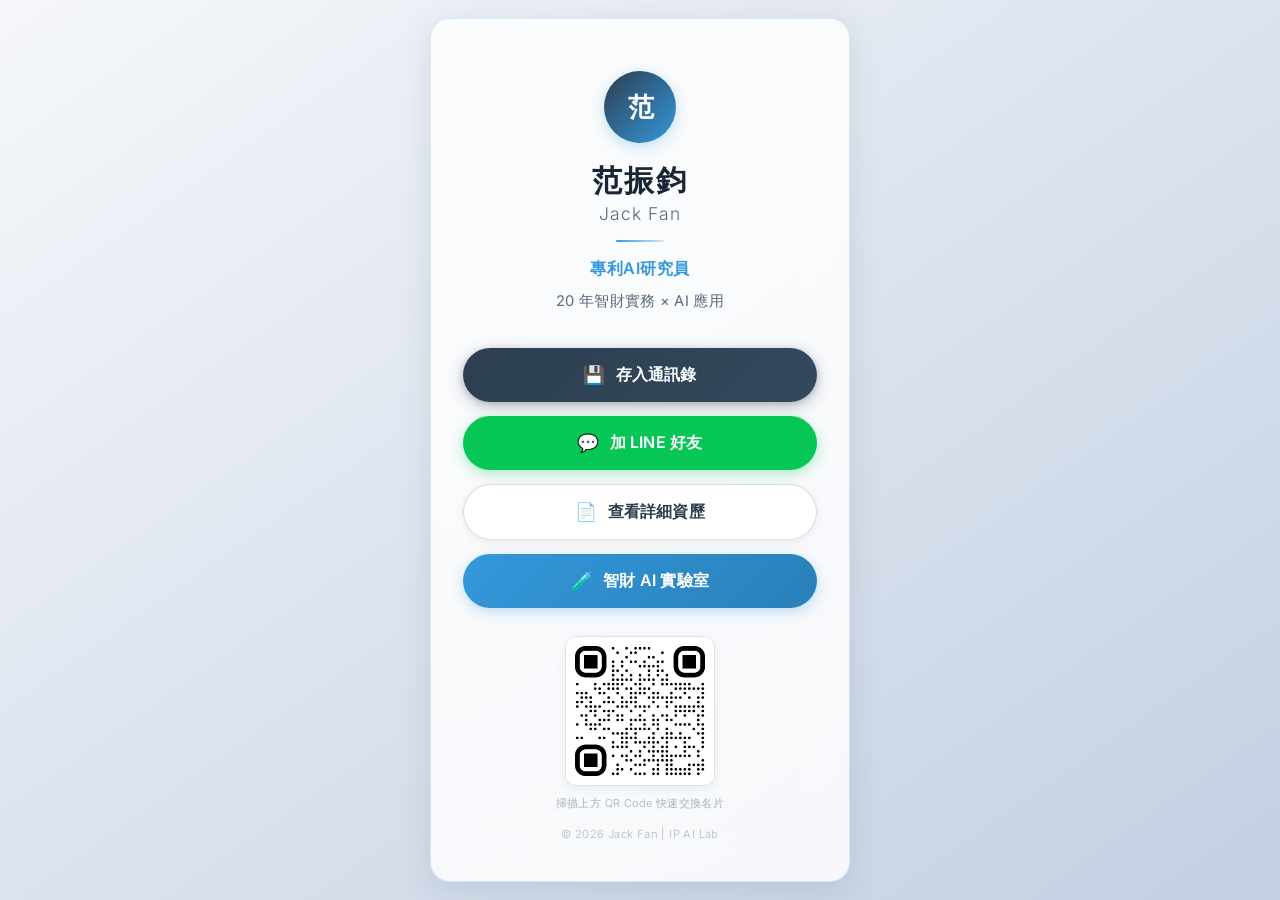
==== card/index.html @ 847bebda "feat(card): 加入 QR Code 圖片顯示與提示文字" ====
<!DOCTYPE html>
<html lang="zh-Hant">
<head>
    <meta charset="UTF-8">
    <meta name="viewport" content="width=device-width, initial-scale=1.0, maximum-scale=1.0">
    <title>范振鈞 Jack Fan | 數位名片</title>
    <meta name="description" content="范振鈞 Jack Fan — 專利AI研究員。20 年智財實務 x AI應用。掃描 NFC 即可存入通訊錄。">
    <meta name="theme-color" content="#2c3e50">
    <link rel="preconnect" href="https://fonts.googleapis.com">
    <link rel="preconnect" href="https://fonts.gstatic.com" crossorigin>
    <link href="https://fonts.googleapis.com/css2?family=Inter:wght@300;400;600;700&display=swap" rel="stylesheet">
    <style>
        :root {
            --primary: #2c3e50;
            --accent: #3498db;
            --bg: #f5f7fa;
            --text-main: #1a2533;
            --text-sub: #5a6a7a;
            --card-bg: rgba(255, 255, 255, 0.82);
            --border: rgba(52, 152, 219, 0.18);
            --shadow: 0 8px 32px rgba(44, 62, 80, 0.12);
            --radius: 20px;
        }

        *, *::before, *::after {
            box-sizing: border-box;
            margin: 0;
            padding: 0;
        }

        html, body {
            height: 100%;
        }

        body {
            font-family: 'Inter', -apple-system, BlinkMacSystemFont, 'Segoe UI', sans-serif;
            background: linear-gradient(145deg, #f5f7fa 0%, #c3cfe2 100%);
            min-height: 100vh;
            display: flex;
            align-items: center;
            justify-content: center;
            padding: 24px 16px;
            -webkit-font-smoothing: antialiased;
        }

        .card {
            background: var(--card-bg);
            backdrop-filter: blur(20px);
            -webkit-backdrop-filter: blur(20px);
            border: 1px solid var(--border);
            border-radius: var(--radius);
            box-shadow: var(--shadow);
            max-width: 420px;
            width: 100%;
            padding: 52px 32px 40px;
            text-align: center;
            animation: fadeUp 0.5s cubic-bezier(0.22, 1, 0.36, 1) both;
        }

        @keyframes fadeUp {
            from {
                opacity: 0;
                transform: translateY(20px);
            }
            to {
                opacity: 1;
                transform: translateY(0);
            }
        }

        /* Avatar / Icon */
        .avatar {
            width: 72px;
            height: 72px;
            background: linear-gradient(135deg, var(--primary) 0%, var(--accent) 100%);
            border-radius: 50%;
            display: flex;
            align-items: center;
            justify-content: center;
            margin: 0 auto 20px;
            box-shadow: 0 4px 16px rgba(52, 152, 219, 0.3);
        }

        .avatar-initials {
            color: white;
            font-size: 1.6rem;
            font-weight: 700;
            letter-spacing: -1px;
        }

        /* Name */
        .name-zh {
            font-size: 1.85rem;
            font-weight: 700;
            color: var(--text-main);
            letter-spacing: 2px;
            line-height: 1.2;
        }

        .name-en {
            font-size: 1.1rem;
            font-weight: 300;
            color: var(--text-sub);
            margin-top: 4px;
            letter-spacing: 1px;
        }

        /* Divider */
        .divider {
            width: 48px;
            height: 2px;
            background: linear-gradient(90deg, var(--accent), rgba(52, 152, 219, 0.2));
            border-radius: 2px;
            margin: 16px auto;
        }

        /* Title & Tagline */
        .title {
            font-size: 1rem;
            font-weight: 600;
            color: var(--accent);
            letter-spacing: 0.5px;
        }

        .tagline {
            margin-top: 10px;
            font-size: 0.92rem;
            color: var(--text-sub);
            font-weight: 400;
            line-height: 1.5;
            letter-spacing: 0.3px;
        }

        /* CTA Buttons */
        .actions {
            margin-top: 36px;
            display: flex;
            flex-direction: column;
            gap: 14px;
        }

        .btn {
            display: flex;
            align-items: center;
            justify-content: center;
            gap: 10px;
            width: 100%;
            padding: 16px 20px;
            border-radius: 50px;
            font-size: 1rem;
            font-weight: 600;
            text-decoration: none;
            cursor: pointer;
            border: none;
            transition: transform 0.18s ease, box-shadow 0.18s ease, opacity 0.18s ease;
            -webkit-tap-highlight-color: transparent;
            letter-spacing: 0.2px;
        }

        .btn:active {
            transform: scale(0.97);
        }

        .btn-primary {
            background: linear-gradient(135deg, var(--primary) 0%, #34495e 100%);
            color: #ffffff;
            box-shadow: 0 4px 16px rgba(44, 62, 80, 0.30), 0 2px 6px rgba(44, 62, 80, 0.18);
        }

        .btn-primary:hover {
            box-shadow: 0 8px 28px rgba(44, 62, 80, 0.42), 0 3px 10px rgba(44, 62, 80, 0.22);
            opacity: 0.96;
            transform: translateY(-1px);
        }

        .btn-secondary {
            background: rgba(255, 255, 255, 0.9);
            color: var(--primary);
            border: 1.5px solid rgba(44, 62, 80, 0.18);
            box-shadow: 0 2px 8px rgba(0, 0, 0, 0.07);
        }

        .btn-secondary:hover {
            border-color: var(--primary);
            box-shadow: 0 5px 14px rgba(44, 62, 80, 0.16);
            transform: translateY(-1px);
        }

        .btn-line {
            background: #06C755;
            color: #ffffff;
            box-shadow: 0 4px 14px rgba(6, 199, 85, 0.30);
        }

        .btn-line:hover {
            box-shadow: 0 8px 24px rgba(6, 199, 85, 0.44);
            opacity: 0.96;
            transform: translateY(-1px);
        }

        .btn-accent {
            background: linear-gradient(135deg, var(--accent) 0%, #2980b9 100%);
            color: #ffffff;
            box-shadow: 0 4px 14px rgba(52, 152, 219, 0.3);
        }

        .btn-accent:hover {
            box-shadow: 0 8px 24px rgba(52, 152, 219, 0.44);
            opacity: 0.96;
            transform: translateY(-1px);
        }

        .btn-emoji {
            font-size: 1.1rem;
            line-height: 1;
        }

        /* QR Code */
        .qr-block {
            margin-top: 28px;
            display: flex;
            flex-direction: column;
            align-items: center;
            gap: 10px;
        }

        .qr-block img {
            width: 150px;
            height: 150px;
            border-radius: 12px;
            border: 1px solid rgba(44, 62, 80, 0.12);
            box-shadow: 0 2px 10px rgba(44, 62, 80, 0.08);
            display: block;
        }

        .qr-hint {
            font-size: 0.68rem;
            color: rgba(90, 106, 122, 0.5);
            letter-spacing: 0.4px;
            font-weight: 300;
        }

        /* Footer */
        .card-footer {
            margin-top: 16px;
            font-size: 0.7rem;
            color: rgba(90, 106, 122, 0.45);
            letter-spacing: 0.4px;
            font-weight: 300;
        }
    </style>
</head>
<body>
    <div class="card">
        <!-- Avatar -->
        <div class="avatar">
            <span class="avatar-initials">范</span>
        </div>

        <!-- Identity -->
        <div class="name-zh">范振鈞</div>
        <div class="name-en">Jack Fan</div>

        <div class="divider"></div>

        <div class="title">專利AI研究員</div>
        <div class="tagline">20 年智財實務 × AI 應用</div>

        <!-- CTA Buttons -->
        <div class="actions">
            <a id="btn-vcf" class="btn btn-primary" href="jack_fan.vcf" download="jack_fan.vcf">
                <span class="btn-emoji">💾</span>存入通訊錄
            </a>
            <a id="btn-line" class="btn btn-line" href="https://line.me/ti/p/8HqDvmmHcE" target="_blank" rel="noopener">
                <span class="btn-emoji">💬</span>加 LINE 好友
            </a>
            <a id="btn-cv" class="btn btn-secondary" href="../">
                <span class="btn-emoji">📄</span>查看詳細資歷
            </a>
            <a id="btn-lab" class="btn btn-accent" href="../#ai-lab">
                <span class="btn-emoji">🧪</span>智財 AI 實驗室
            </a>
        </div>

        <!-- QR Code -->
        <div class="qr-block">
            <img src="qr-code.png" alt="掃描 QR Code 以快速交換名片">
            <span class="qr-hint">掃描上方 QR Code 快速交換名片</span>
        </div>

        <div class="card-footer">© 2026 Jack Fan | IP AI Lab</div>
    </div>
</body>
</html>
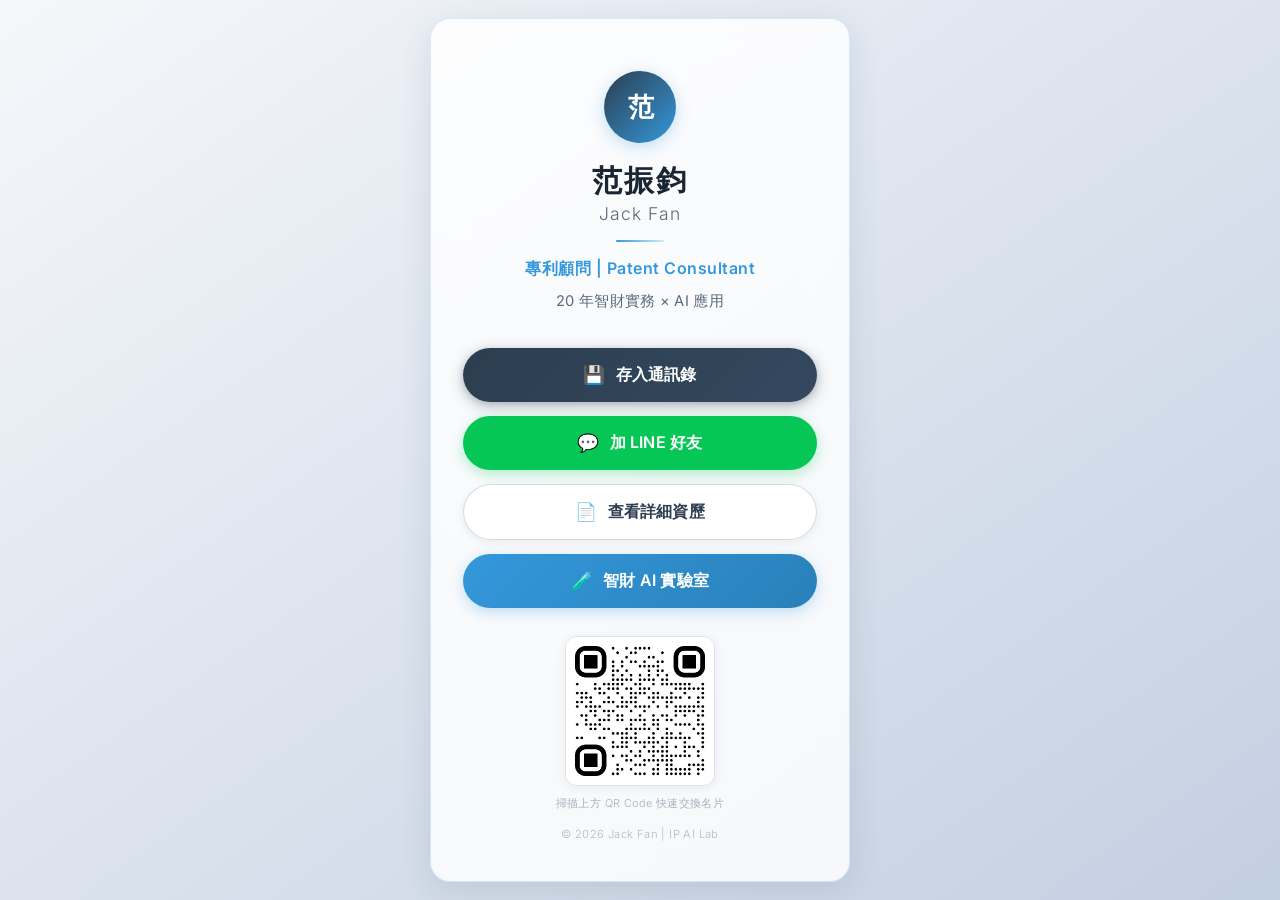
==== commit bb850ce8: "refactor: remove music section, update title to Patent Consultant, highlight 20yr IP experience" ====
--- a/card/index.html
+++ b/card/index.html
@@ -4,7 +4,7 @@
     <meta charset="UTF-8">
     <meta name="viewport" content="width=device-width, initial-scale=1.0, maximum-scale=1.0">
     <title>范振鈞 Jack Fan | 數位名片</title>
-    <meta name="description" content="范振鈞 Jack Fan — 專利AI研究員。20 年智財實務 x AI應用。掃描 NFC 即可存入通訊錄。">
+    <meta name="description" content="范振鈞 Jack Fan — 專利顧問 | Patent Consultant。20 年智財實務 x AI應用。掃描 NFC 即可存入通訊錄。">
     <meta name="theme-color" content="#2c3e50">
     <link rel="preconnect" href="https://fonts.googleapis.com">
     <link rel="preconnect" href="https://fonts.gstatic.com" crossorigin>
@@ -263,7 +263,7 @@
 
         <div class="divider"></div>
 
-        <div class="title">專利AI研究員</div>
+        <div class="title">專利顧問 | Patent Consultant</div>
         <div class="tagline">20 年智財實務 × AI 應用</div>
 
         <!-- CTA Buttons -->
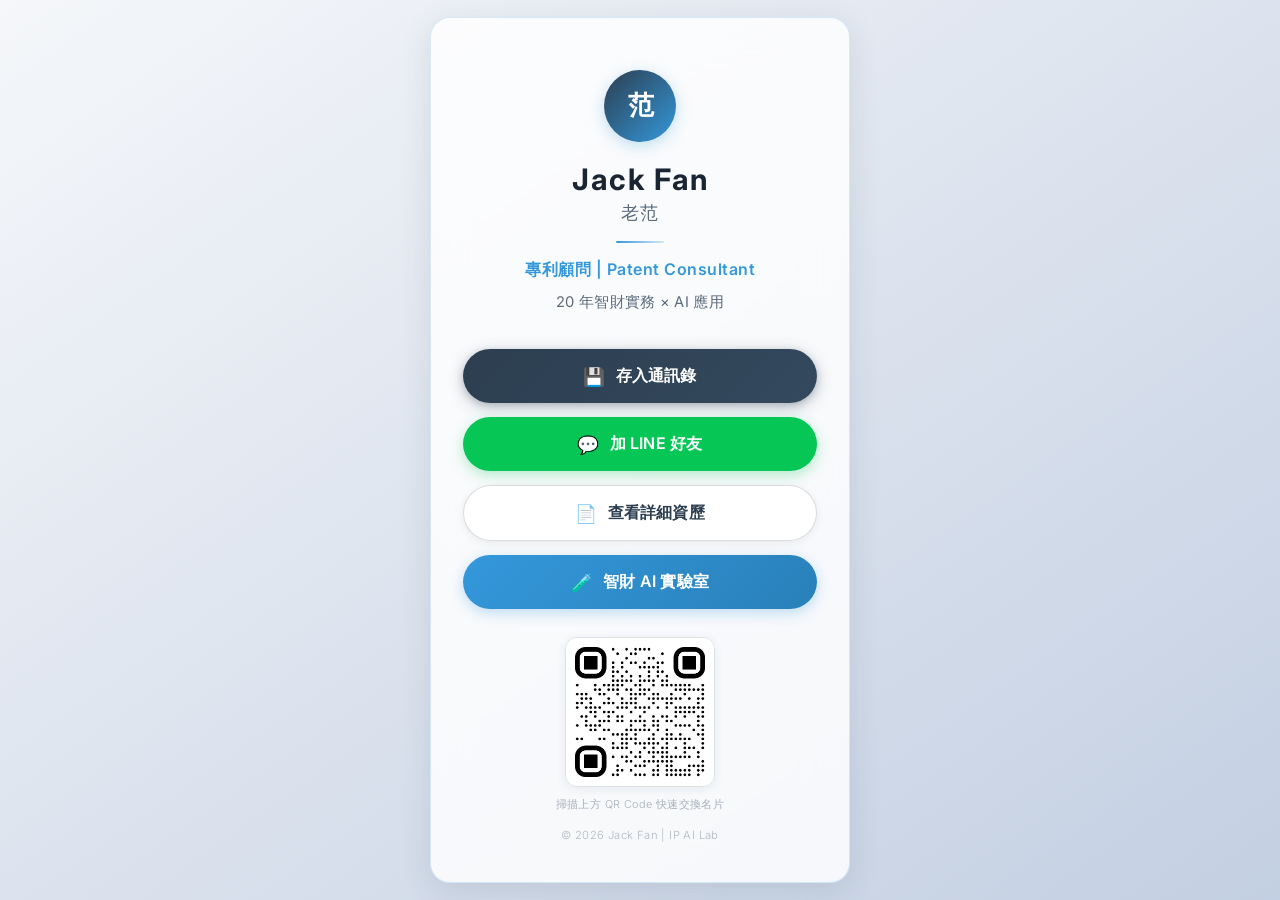
==== commit c61cfddc: "更新標題為 Jack Fan | 老范" ====
--- a/card/index.html
+++ b/card/index.html
@@ -3,8 +3,8 @@
 <head>
     <meta charset="UTF-8">
     <meta name="viewport" content="width=device-width, initial-scale=1.0, maximum-scale=1.0">
-    <title>范振鈞 Jack Fan | 數位名片</title>
-    <meta name="description" content="范振鈞 Jack Fan — 專利顧問 | Patent Consultant。20 年智財實務 x AI應用。掃描 NFC 即可存入通訊錄。">
+    <title>Jack Fan | 老范 · 數位名片</title>
+    <meta name="description" content="Jack Fan | 老范 — 專利顧問 | Patent Consultant。20 年智財實務 x AI應用。掃描 NFC 即可存入通訊錄。">
     <meta name="theme-color" content="#2c3e50">
     <link rel="preconnect" href="https://fonts.googleapis.com">
     <link rel="preconnect" href="https://fonts.gstatic.com" crossorigin>
@@ -258,8 +258,8 @@
         </div>
 
         <!-- Identity -->
-        <div class="name-zh">范振鈞</div>
-        <div class="name-en">Jack Fan</div>
+        <div class="name-zh">Jack Fan</div>
+        <div class="name-en">老范</div>
 
         <div class="divider"></div>
 
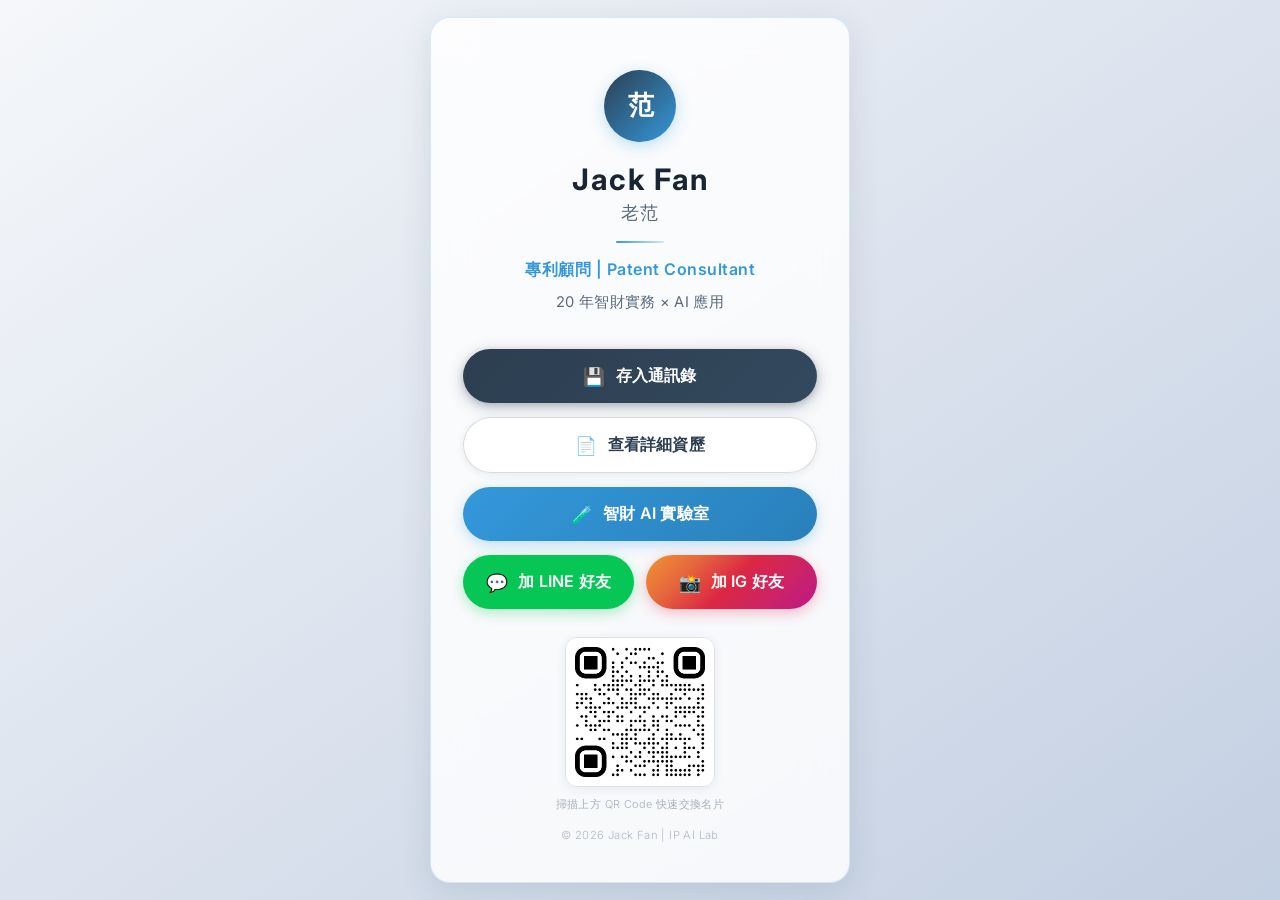
==== commit 8e674be6: "feat: move LINE btn below AI lab, add IG friend button" ====
--- a/card/index.html
+++ b/card/index.html
@@ -198,6 +198,18 @@
             transform: translateY(-1px);
         }
 
+        .btn-ig {
+            background: linear-gradient(135deg, #f09433 0%, #e6683c 25%, #dc2743 50%, #cc2366 75%, #bc1888 100%);
+            color: #ffffff;
+            box-shadow: 0 4px 14px rgba(220, 39, 67, 0.30);
+        }
+
+        .btn-ig:hover {
+            box-shadow: 0 8px 24px rgba(220, 39, 67, 0.44);
+            opacity: 0.96;
+            transform: translateY(-1px);
+        }
+
         .btn-accent {
             background: linear-gradient(135deg, var(--accent) 0%, #2980b9 100%);
             color: #ffffff;
@@ -208,6 +220,15 @@
             box-shadow: 0 8px 24px rgba(52, 152, 219, 0.44);
             opacity: 0.96;
             transform: translateY(-1px);
+        }
+
+        .btn-row {
+            display: flex;
+            gap: 12px;
+        }
+
+        .btn-row .btn {
+            flex: 1;
         }
 
         .btn-emoji {
@@ -271,15 +292,20 @@
             <a id="btn-vcf" class="btn btn-primary" href="jack_fan.vcf" download="jack_fan.vcf">
                 <span class="btn-emoji">💾</span>存入通訊錄
             </a>
-            <a id="btn-line" class="btn btn-line" href="https://line.me/ti/p/8HqDvmmHcE" target="_blank" rel="noopener">
-                <span class="btn-emoji">💬</span>加 LINE 好友
-            </a>
             <a id="btn-cv" class="btn btn-secondary" href="../">
                 <span class="btn-emoji">📄</span>查看詳細資歷
             </a>
             <a id="btn-lab" class="btn btn-accent" href="../#ai-lab">
                 <span class="btn-emoji">🧪</span>智財 AI 實驗室
             </a>
+            <div class="btn-row">
+                <a id="btn-line" class="btn btn-line" href="https://line.me/ti/p/8HqDvmmHcE" target="_blank" rel="noopener">
+                    <span class="btn-emoji">💬</span>加 LINE 好友
+                </a>
+                <a id="btn-ig" class="btn btn-ig" href="https://www.instagram.com/jackfan54?igsh=MW83Y2J3ZzV3ZTg2aA%3D%3D&utm_source=qr" target="_blank" rel="noopener">
+                    <span class="btn-emoji">📸</span>加 IG 好友
+                </a>
+            </div>
         </div>
 
         <!-- QR Code -->
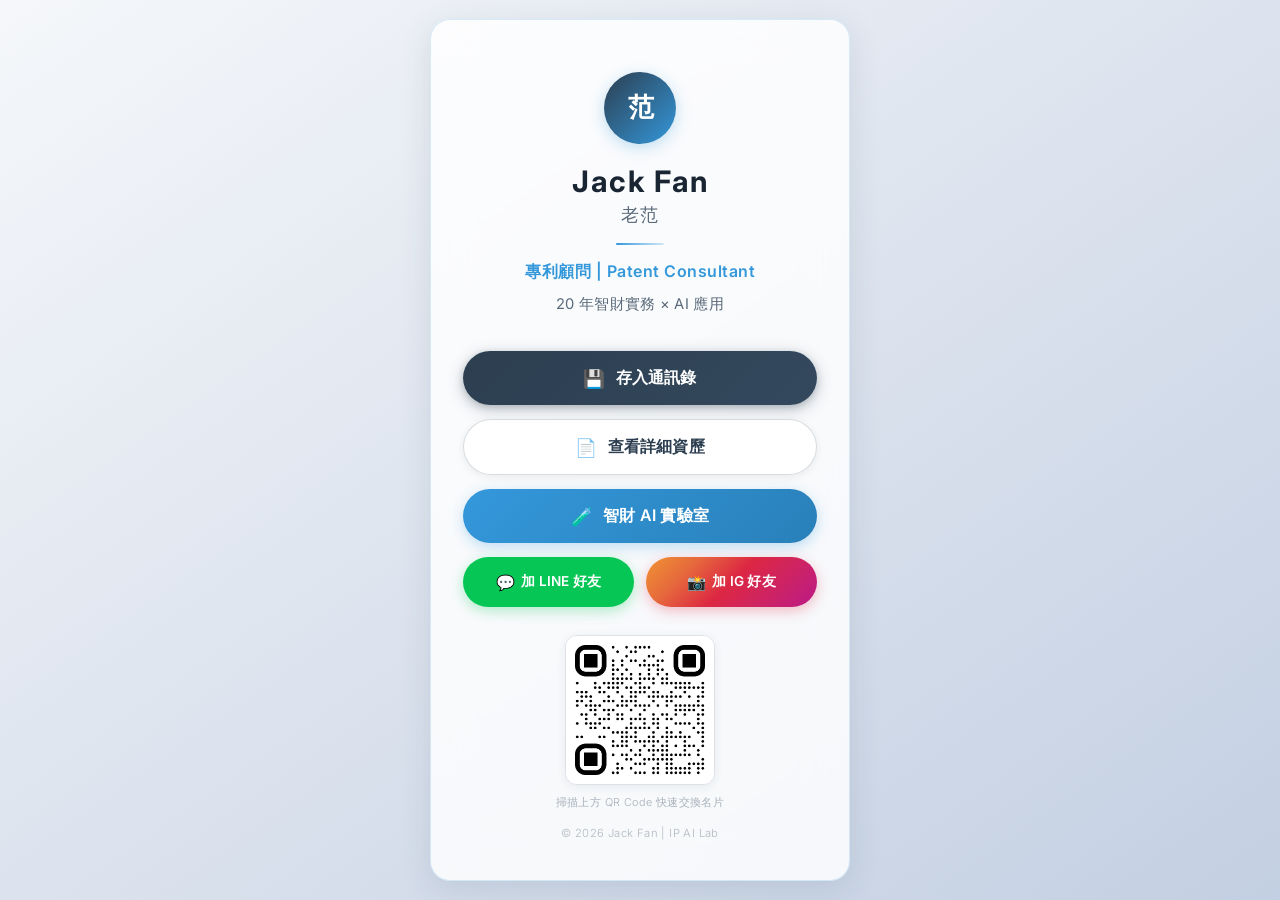
==== commit 5053c8da: "fix: reduce font size in LINE/IG btn-row to prevent text wrapping" ====
--- a/card/index.html
+++ b/card/index.html
@@ -229,6 +229,13 @@
 
         .btn-row .btn {
             flex: 1;
+            font-size: 0.85rem;
+            padding: 16px 8px;
+            gap: 6px;
+        }
+
+        .btn-row .btn-emoji {
+            font-size: 0.95rem;
         }
 
         .btn-emoji {
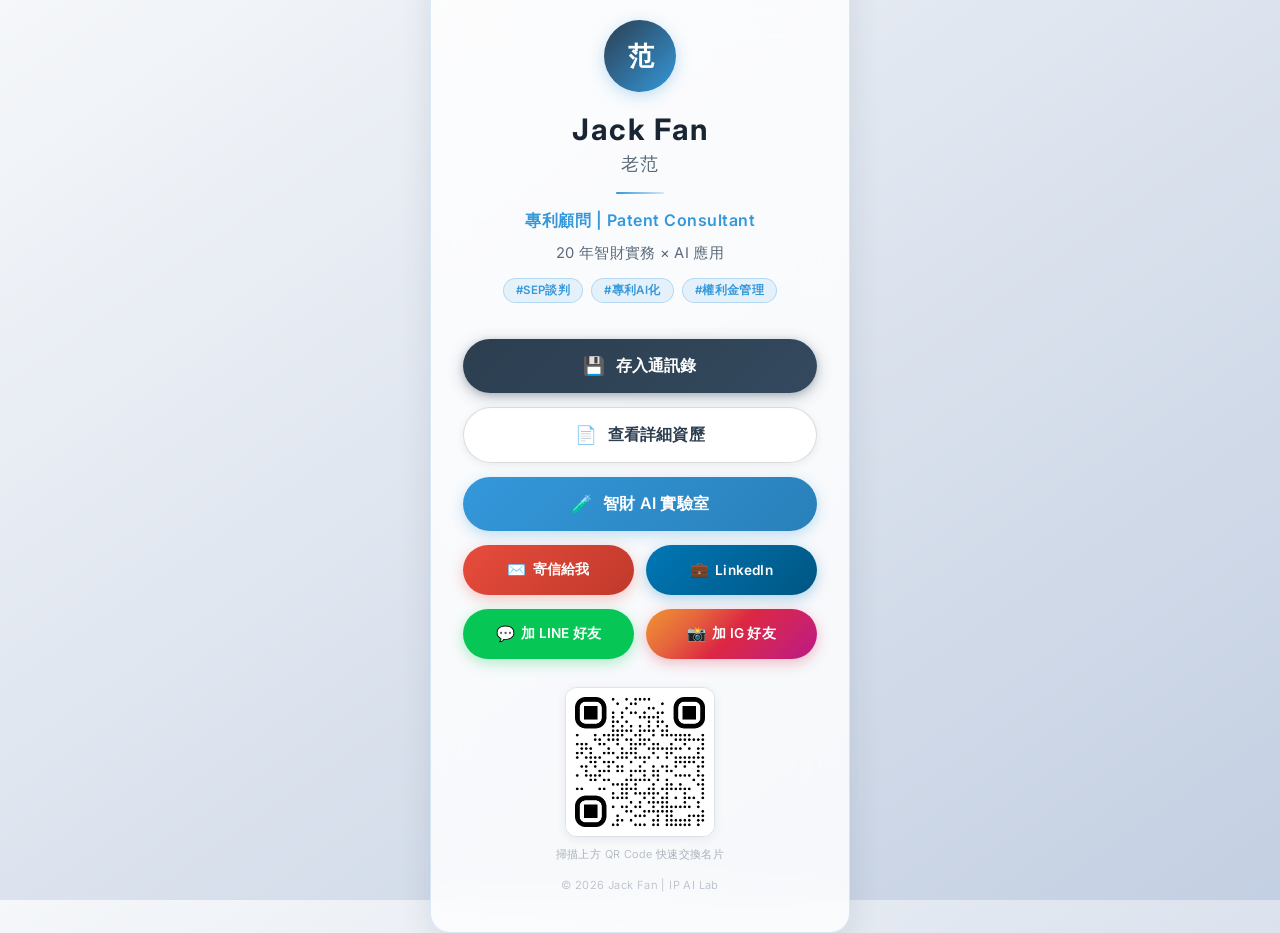
==== commit d98bc5fc: "feat: add core tags and email/linkedin buttons to card" ====
--- a/card/index.html
+++ b/card/index.html
@@ -210,6 +210,55 @@
             transform: translateY(-1px);
         }
 
+        .btn-email {
+            background: linear-gradient(135deg, #e74c3c 0%, #c0392b 100%);
+            color: #ffffff;
+            box-shadow: 0 4px 14px rgba(231, 76, 60, 0.30);
+        }
+
+        .btn-email:hover {
+            box-shadow: 0 8px 24px rgba(231, 76, 60, 0.44);
+            opacity: 0.96;
+            transform: translateY(-1px);
+        }
+
+        .btn-linkedin {
+            background: linear-gradient(135deg, #0077b5 0%, #005582 100%);
+            color: #ffffff;
+            box-shadow: 0 4px 14px rgba(0, 119, 181, 0.30);
+        }
+
+        .btn-linkedin:hover {
+            box-shadow: 0 8px 24px rgba(0, 119, 181, 0.44);
+            opacity: 0.96;
+            transform: translateY(-1px);
+        }
+
+        /* Core Tags */
+        .tags {
+            display: flex;
+            flex-wrap: wrap;
+            justify-content: center;
+            gap: 8px;
+            margin-top: 14px;
+        }
+
+        .tag {
+            font-size: 0.72rem;
+            font-weight: 600;
+            color: var(--accent);
+            background: rgba(52, 152, 219, 0.10);
+            border: 1px solid rgba(52, 152, 219, 0.28);
+            border-radius: 50px;
+            padding: 4px 12px;
+            letter-spacing: 0.4px;
+            transition: background 0.18s ease, color 0.18s ease;
+        }
+
+        .tag:hover {
+            background: rgba(52, 152, 219, 0.18);
+        }
+
         .btn-accent {
             background: linear-gradient(135deg, var(--accent) 0%, #2980b9 100%);
             color: #ffffff;
@@ -293,6 +342,13 @@
 
         <div class="title">專利顧問 | Patent Consultant</div>
         <div class="tagline">20 年智財實務 × AI 應用</div>
+
+        <!-- Core Advantage Tags -->
+        <div class="tags">
+            <span class="tag">#SEP談判</span>
+            <span class="tag">#專利AI化</span>
+            <span class="tag">#權利金管理</span>
+        </div>
 
         <!-- CTA Buttons -->
         <div class="actions">
@@ -306,6 +362,14 @@
                 <span class="btn-emoji">🧪</span>智財 AI 實驗室
             </a>
             <div class="btn-row">
+                <a id="btn-email" class="btn btn-email" href="mailto:fanchenchun@gmail.com">
+                    <span class="btn-emoji">✉️</span>寄信給我
+                </a>
+                <a id="btn-linkedin" class="btn btn-linkedin" href="https://www.linkedin.com/in/jack-fan-048b03228/" target="_blank" rel="noopener">
+                    <span class="btn-emoji">💼</span>LinkedIn
+                </a>
+            </div>
+            <div class="btn-row">
                 <a id="btn-line" class="btn btn-line" href="https://line.me/ti/p/8HqDvmmHcE" target="_blank" rel="noopener">
                     <span class="btn-emoji">💬</span>加 LINE 好友
                 </a>
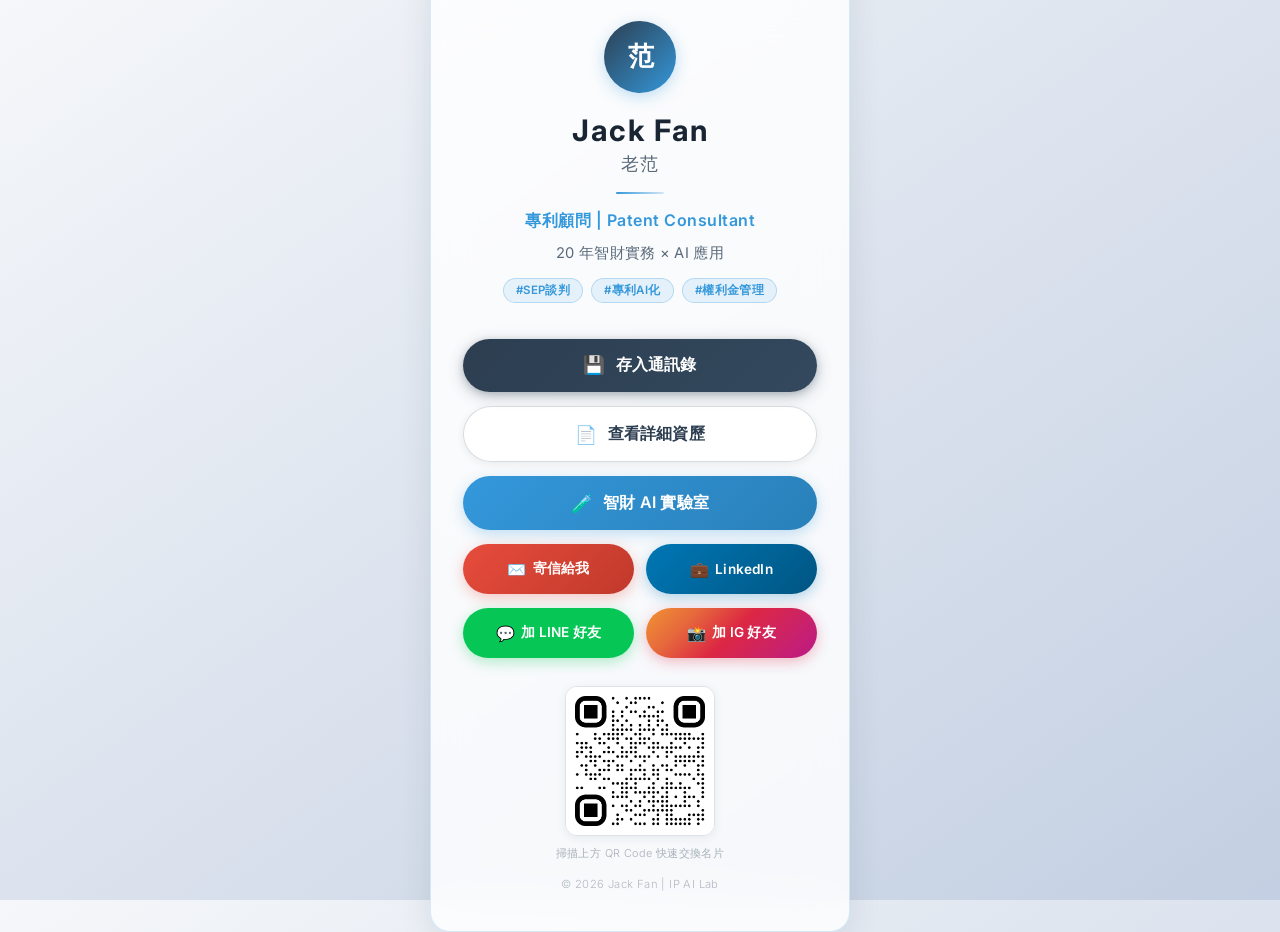
==== commit e78e7363: "fix: vCard LINE and Android download fix" ====
--- a/card/index.html
+++ b/card/index.html
@@ -325,6 +325,101 @@
             letter-spacing: 0.4px;
             font-weight: 300;
         }
+
+        /* ── Toast 訊息 ── */
+        .toast {
+            position: fixed;
+            bottom: 32px;
+            left: 50%;
+            transform: translateX(-50%) translateY(20px);
+            background: rgba(30, 40, 55, 0.93);
+            color: #fff;
+            padding: 13px 22px;
+            border-radius: 50px;
+            font-size: 0.88rem;
+            font-weight: 500;
+            letter-spacing: 0.3px;
+            box-shadow: 0 8px 28px rgba(0,0,0,0.22);
+            backdrop-filter: blur(8px);
+            -webkit-backdrop-filter: blur(8px);
+            opacity: 0;
+            pointer-events: none;
+            z-index: 9999;
+            white-space: nowrap;
+            text-align: center;
+            max-width: 90vw;
+            white-space: pre-line;
+            transition: opacity 0.3s ease, transform 0.3s ease;
+        }
+        .toast.show {
+            opacity: 1;
+            transform: translateX(-50%) translateY(0);
+        }
+
+        /* ── LINE Overlay ── */
+        .line-overlay {
+            display: none;
+            position: fixed;
+            inset: 0;
+            background: rgba(10, 20, 35, 0.72);
+            backdrop-filter: blur(6px);
+            -webkit-backdrop-filter: blur(6px);
+            z-index: 10000;
+            align-items: center;
+            justify-content: center;
+            padding: 24px;
+        }
+        .line-overlay.visible {
+            display: flex;
+        }
+        .line-overlay-box {
+            background: #fff;
+            border-radius: 20px;
+            padding: 36px 28px 28px;
+            max-width: 340px;
+            width: 100%;
+            text-align: center;
+            box-shadow: 0 16px 48px rgba(0,0,0,0.25);
+            animation: fadeUp 0.35s cubic-bezier(0.22,1,0.36,1) both;
+        }
+        .line-overlay-icon {
+            font-size: 2.8rem;
+            margin-bottom: 14px;
+            line-height: 1;
+        }
+        .line-overlay-title {
+            font-size: 1.05rem;
+            font-weight: 700;
+            color: #1a2533;
+            margin-bottom: 12px;
+            letter-spacing: 0.3px;
+        }
+        .line-overlay-body {
+            font-size: 0.9rem;
+            color: #4a5a6a;
+            line-height: 1.7;
+            margin-bottom: 24px;
+        }
+        .line-overlay-body strong {
+            color: #06C755;
+        }
+        .line-overlay-close {
+            display: inline-block;
+            padding: 12px 32px;
+            background: linear-gradient(135deg, #2c3e50, #34495e);
+            color: #fff;
+            border-radius: 50px;
+            font-size: 0.95rem;
+            font-weight: 600;
+            cursor: pointer;
+            border: none;
+            transition: opacity 0.18s ease, transform 0.18s ease;
+            letter-spacing: 0.3px;
+        }
+        .line-overlay-close:hover {
+            opacity: 0.88;
+            transform: translateY(-1px);
+        }
     </style>
 </head>
 <body>
@@ -352,9 +447,9 @@
 
         <!-- CTA Buttons -->
         <div class="actions">
-            <a id="btn-vcf" class="btn btn-primary" href="jack_fan.vcf" download="jack_fan.vcf">
+            <button id="btn-vcf" class="btn btn-primary" type="button" onclick="handleVcfDownload()">
                 <span class="btn-emoji">💾</span>存入通訊錄
-            </a>
+            </button>
             <a id="btn-cv" class="btn btn-secondary" href="../">
                 <span class="btn-emoji">📄</span>查看詳細資歷
             </a>
@@ -387,5 +482,131 @@
 
         <div class="card-footer">© 2026 Jack Fan | IP AI Lab</div>
     </div>
+
+    <!-- LINE 限制提示 Overlay -->
+    <div class="line-overlay" id="line-overlay" role="dialog" aria-modal="true" aria-label="LINE 瀏覽器提示">
+        <div class="line-overlay-box">
+            <div class="line-overlay-icon">💬</div>
+            <div class="line-overlay-title">請在外部瀏覽器開啟</div>
+            <div class="line-overlay-body">
+                因 LINE 限制下載功能，<br>
+                請點擊右上角 <strong>「⋯」</strong> 並選擇<br>
+                <strong>「在瀏覽器中開啟」</strong>，<br>即可正常存入通訊錄。
+            </div>
+            <button class="line-overlay-close" onclick="closeLineOverlay()">我知道了</button>
+        </div>
+    </div>
+
+    <!-- Toast -->
+    <div class="toast" id="toast" role="status" aria-live="polite"></div>
+
+    <script>
+        /* ────────────────────────────────
+           環境偵測
+        ──────────────────────────────── */
+        function isLineBrowser() {
+            return /Line\/[\d.]+/i.test(navigator.userAgent);
+        }
+        function isAndroid() {
+            return /Android/i.test(navigator.userAgent);
+        }
+        function isIOS() {
+            return /iP(hone|ad|od)/i.test(navigator.userAgent);
+        }
+
+        /* ────────────────────────────────
+           Toast 工具
+        ──────────────────────────────── */
+        let toastTimer = null;
+        function showToast(msg, duration) {
+            duration = duration || 3000;
+            const el = document.getElementById('toast');
+            el.textContent = msg;
+            el.classList.add('show');
+            clearTimeout(toastTimer);
+            toastTimer = setTimeout(function () {
+                el.classList.remove('show');
+            }, duration);
+        }
+
+        /* ────────────────────────────────
+           LINE Overlay
+        ──────────────────────────────── */
+        function showLineOverlay() {
+            document.getElementById('line-overlay').classList.add('visible');
+        }
+        function closeLineOverlay() {
+            document.getElementById('line-overlay').classList.remove('visible');
+        }
+        // 點擊遮罩背景也可關閉
+        document.getElementById('line-overlay').addEventListener('click', function (e) {
+            if (e.target === this) closeLineOverlay();
+        });
+
+        /* ────────────────────────────────
+           vCard 內容
+        ──────────────────────────────── */
+        var VCARD_CONTENT = [
+            'BEGIN:VCARD',
+            'VERSION:3.0',
+            'FN:Jack Fan',
+            'N:Fan;Jack;;;',
+            'NICKNAME:老范',
+            'ORG:IP AI Lab',
+            'TITLE:專利顧問 | Patent Consultant',
+            'TEL;TYPE=CELL:',
+            'EMAIL;TYPE=WORK:fanchenchun@gmail.com',
+            'URL:https://fanchenchun.github.io/cv/',
+            'NOTE:20 年智財實務 × AI 應用 | SEP談判 | 專利AI化 | 權利金管理',
+            'END:VCARD'
+        ].join('\r\n');
+
+        /* ────────────────────────────────
+           主下載邏輯
+        ──────────────────────────────── */
+        function handleVcfDownload() {
+            // 1. LINE 瀏覽器：顯示引導 Overlay，不執行下載
+            if (isLineBrowser()) {
+                showLineOverlay();
+                return;
+            }
+
+            // 2. iOS（Safari）：直接用 data URI，iOS 會詢問加入通訊錄
+            if (isIOS()) {
+                showToast('正在生成通訊錄檔案...');
+                var dataUri = 'data:text/vcard;charset=utf-8,' + encodeURIComponent(VCARD_CONTENT);
+                window.location.href = dataUri;
+                return;
+            }
+
+            // 3. Android 及其他桌面瀏覽器：Blob + Object URL（相容性最強）
+            try {
+                var toastMsg = '正在生成通訊錄檔案...';
+                if (isAndroid()) {
+                    toastMsg = '正在生成通訊錄檔案...\n請於下載完成後點擊檔案開啟。';
+                }
+                showToast(toastMsg, 4500);
+
+                var blob = new Blob([VCARD_CONTENT], { type: 'text/vcard;charset=utf-8' });
+                var url = window.URL.createObjectURL(blob);
+                var link = document.createElement('a');
+                link.href = url;
+                link.download = 'JackFan.vcf';
+                document.body.appendChild(link);
+                link.click();
+                document.body.removeChild(link);
+                setTimeout(function () { window.URL.revokeObjectURL(url); }, 100);
+            } catch (err) {
+                // Fallback：若 Blob 不支援，改用靜態 vcf 檔案
+                showToast('正在下載...');
+                var fallback = document.createElement('a');
+                fallback.href = 'jack_fan.vcf';
+                fallback.download = 'JackFan.vcf';
+                document.body.appendChild(fallback);
+                fallback.click();
+                document.body.removeChild(fallback);
+            }
+        }
+    </script>
 </body>
 </html>
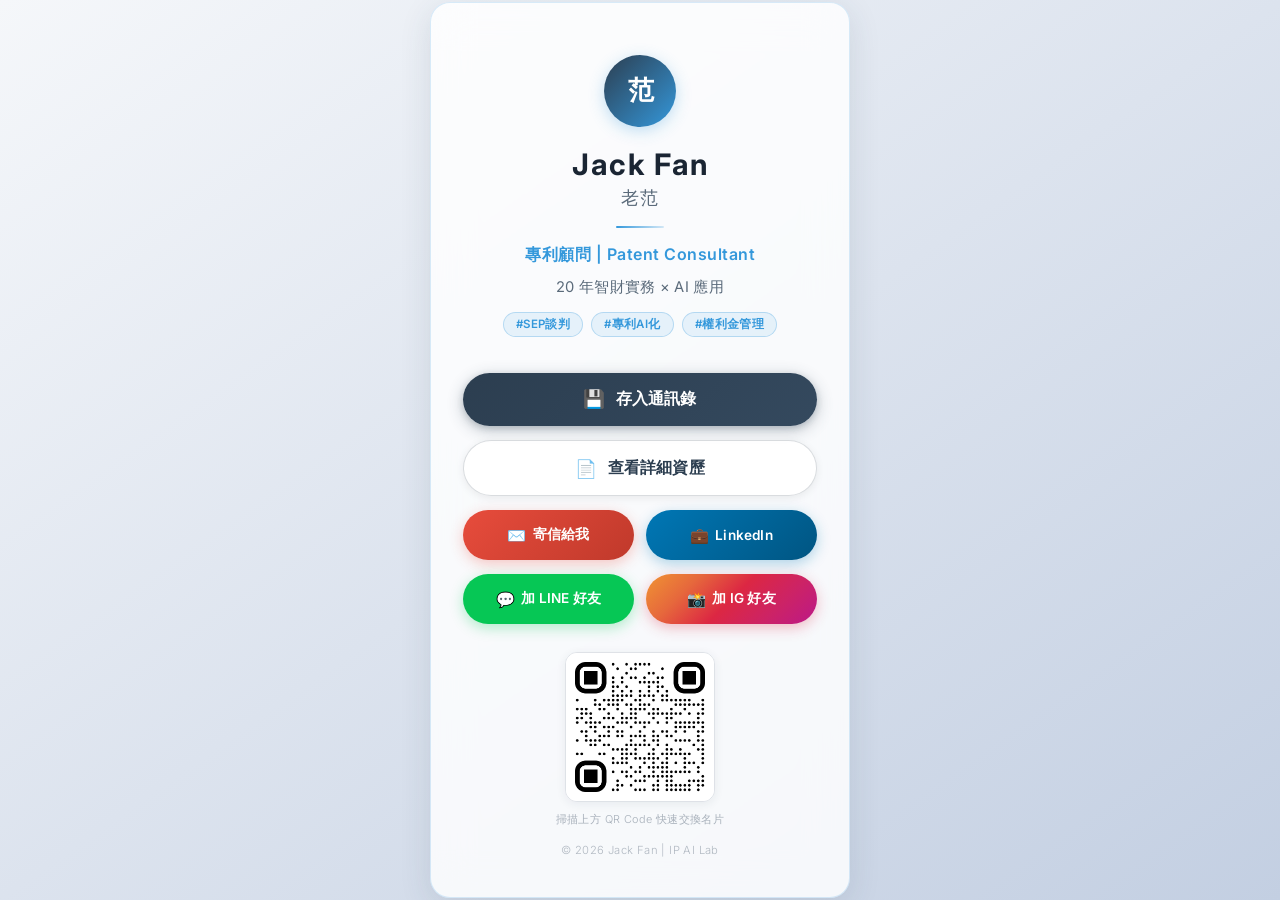
==== commit c013cc08: "chore: remove AI Lab button from card index" ====
--- a/card/index.html
+++ b/card/index.html
@@ -453,9 +453,6 @@
             <a id="btn-cv" class="btn btn-secondary" href="../">
                 <span class="btn-emoji">📄</span>查看詳細資歷
             </a>
-            <a id="btn-lab" class="btn btn-accent" href="../#ai-lab">
-                <span class="btn-emoji">🧪</span>智財 AI 實驗室
-            </a>
             <div class="btn-row">
                 <a id="btn-email" class="btn btn-email" href="mailto:fanchenchun@gmail.com">
                     <span class="btn-emoji">✉️</span>寄信給我
